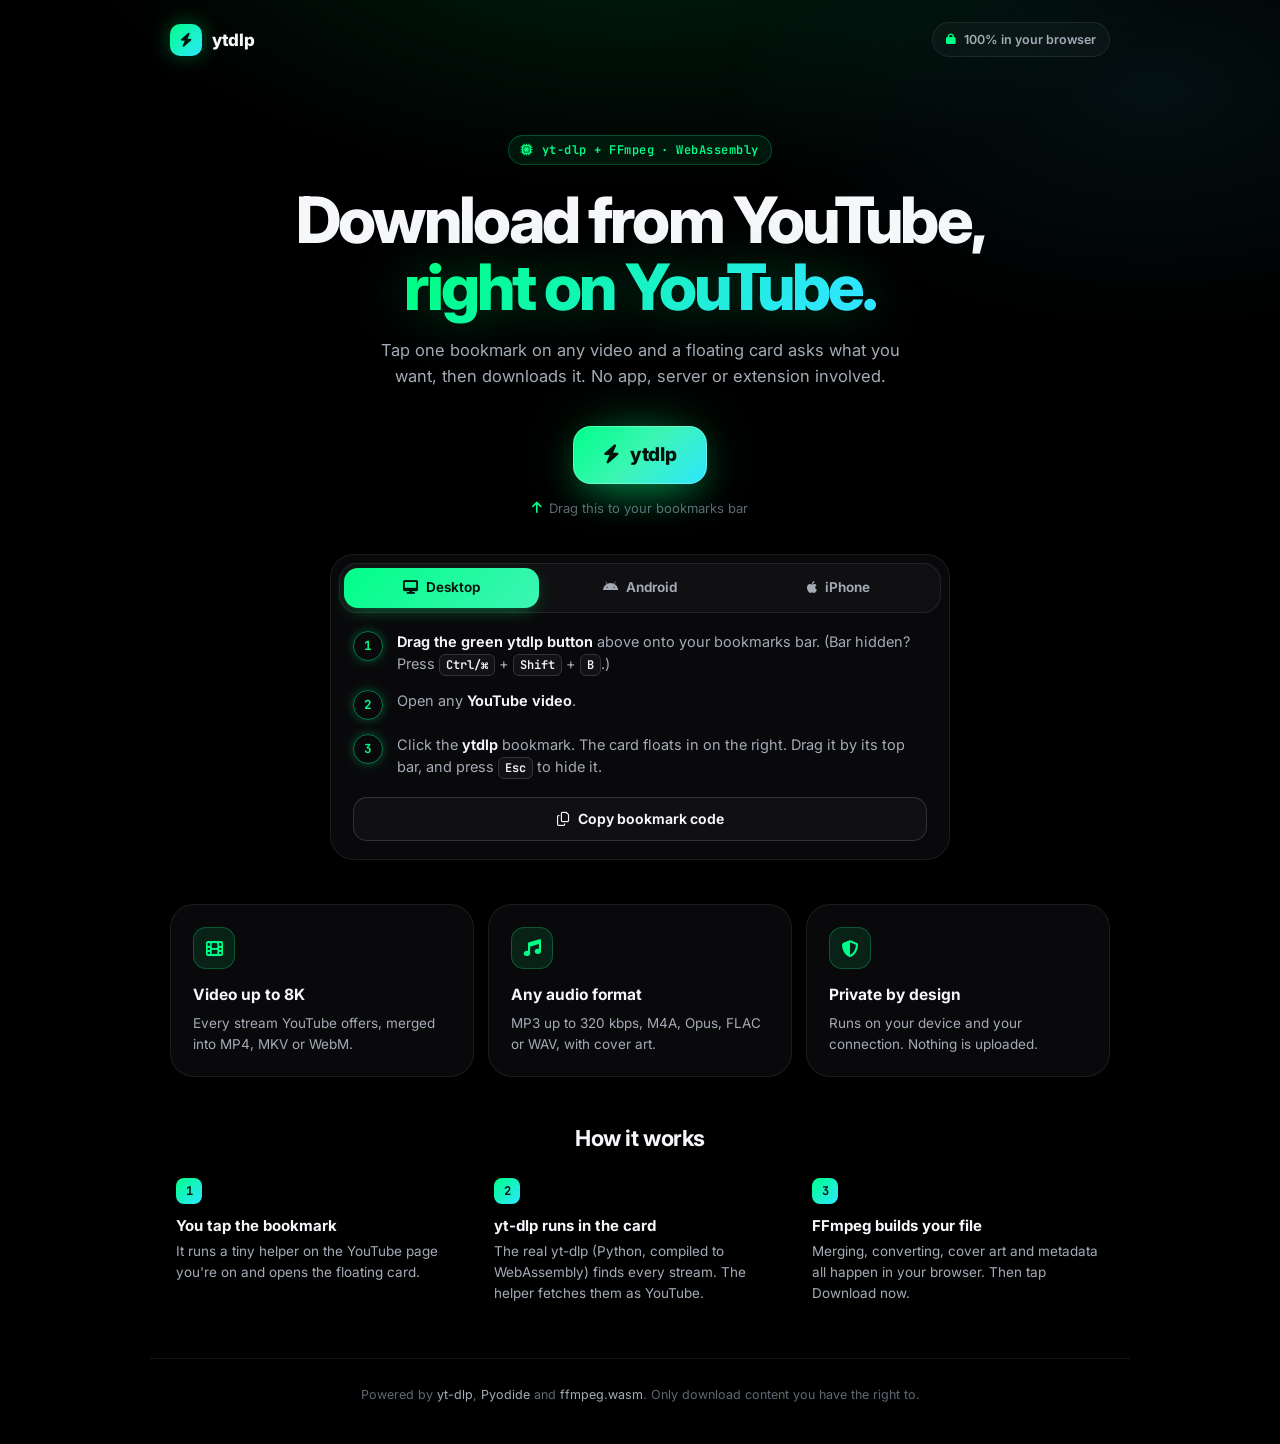
==== index.html @ ab8f02ea "Initial commit: ytdlp-web (yt-dlp in the browser)" ====
<!doctype html>
<html lang="en">
<head>
<meta charset="utf-8">
<meta name="viewport" content="width=device-width, initial-scale=1, viewport-fit=cover">
<meta name="theme-color" content="#000000">
<meta name="color-scheme" content="dark">
<meta name="description" content="Download YouTube video and audio right on YouTube. Real yt-dlp and FFmpeg running in your browser.">
<title>ytdlp</title>
<link rel="icon" href="data:image/svg+xml,%3Csvg xmlns='http://www.w3.org/2000/svg' viewBox='0 0 32 32'%3E%3Cdefs%3E%3ClinearGradient id='g' x1='0' y1='0' x2='1' y2='1'%3E%3Cstop offset='0' stop-color='%2300ff88'/%3E%3Cstop offset='1' stop-color='%232ee6ff'/%3E%3C/linearGradient%3E%3C/defs%3E%3Crect width='32' height='32' rx='9' fill='url(%23g)'/%3E%3Cpath d='M18 5 9 18h6l-2 9 10-14h-6z' fill='%2300140b'/%3E%3C/svg%3E">
<link rel="preconnect" href="https://fonts.googleapis.com">
<link rel="preconnect" href="https://fonts.gstatic.com" crossorigin>
<link rel="stylesheet" href="https://fonts.googleapis.com/css2?family=Inter:wght@400;500;600;700;800&family=JetBrains+Mono:wght@500;600&display=swap">
<link rel="stylesheet" href="https://cdnjs.cloudflare.com/ajax/libs/font-awesome/6.5.2/css/all.min.css">
<link rel="stylesheet" href="css/app.css">
</head>
<body>
<div class="glow-bg"></div>

<nav class="nav">
  <div class="brand"><span class="mark"><i class="fa-solid fa-bolt"></i></span>ytdlp</div>
  <span class="nav-pill"><i class="fa-solid fa-lock"></i> 100% in your browser</span>
</nav>

<main>
  <section class="hero">
    <div class="eyebrow"><i class="fa-solid fa-microchip"></i> yt-dlp + FFmpeg · WebAssembly</div>
    <h1>Download from YouTube,<br><span class="grad">right on YouTube.</span></h1>
    <p class="lead">Tap one bookmark on any video and a floating card asks what you want, then downloads it. No app, server or extension involved.</p>

    <div class="install">
      <a class="bookmark" id="bookmarklet" href="#" title="Drag me to your bookmarks bar"><i class="fa-solid fa-bolt"></i> ytdlp</a>
      <div class="install-hint" id="installHint"><i class="fa-solid fa-arrow-up"></i> Drag this to your bookmarks bar</div>
    </div>
  </section>

  <section class="panel glass">
    <div class="tabs" role="tablist" id="platformTabs">
      <button role="tab" data-p="desktop"><i class="fa-solid fa-desktop"></i> Desktop</button>
      <button role="tab" data-p="android"><i class="fa-brands fa-android"></i> Android</button>
      <button role="tab" data-p="ios"><i class="fa-brands fa-apple"></i> iPhone</button>
    </div>
    <ol class="steps" id="steps"></ol>
    <button class="copy" id="btnCopy"><i class="fa-regular fa-copy"></i> <span>Copy bookmark code</span></button>
  </section>

  <section class="features">
    <div class="feat glass"><i class="fa-solid fa-film"></i><b>Video up to 8K</b><span>Every stream YouTube offers, merged into MP4, MKV or WebM.</span></div>
    <div class="feat glass"><i class="fa-solid fa-music"></i><b>Any audio format</b><span>MP3 up to 320 kbps, M4A, Opus, FLAC or WAV, with cover art.</span></div>
    <div class="feat glass"><i class="fa-solid fa-shield-halved"></i><b>Private by design</b><span>Runs on your device and your connection. Nothing is uploaded.</span></div>
  </section>

  <section class="how">
    <h2>How it works</h2>
    <div class="how-grid">
      <div><span class="n">1</span><b>You tap the bookmark</b><p>It runs a tiny helper on the YouTube page you're on and opens the floating card.</p></div>
      <div><span class="n">2</span><b>yt-dlp runs in the card</b><p>The real yt-dlp (Python, compiled to WebAssembly) finds every stream. The helper fetches them as YouTube.</p></div>
      <div><span class="n">3</span><b>FFmpeg builds your file</b><p>Merging, converting, cover art and metadata all happen in your browser. Then tap Download now.</p></div>
    </div>
  </section>
</main>

<footer>
  Powered by <a href="https://github.com/yt-dlp/yt-dlp" target="_blank" rel="noopener">yt-dlp</a>, <a href="https://pyodide.org" target="_blank" rel="noopener">Pyodide</a> and <a href="https://github.com/ffmpegwasm/ffmpeg.wasm" target="_blank" rel="noopener">ffmpeg.wasm</a>.
  Only download content you have the right to.
</footer>

<div class="toast" id="toast" hidden></div>
<script type="module" src="js/app.js"></script>
</body>
</html>
---- css/app.css ----
/* ytdlp landing page */
:root {
  color-scheme: dark;
  --bg: #000;
  --glass: rgba(14, 15, 18, 0.66);
  --line: rgba(255, 255, 255, 0.08);
  --line-2: rgba(255, 255, 255, 0.14);
  --text: #f5f7fa;
  --text-2: #a4abb6;
  --text-3: #5f6772;
  --accent: #00ff88;
  --accent-2: #2ee6ff;
  --accent-glow: rgba(0, 255, 136, 0.45);
  --ease: cubic-bezier(.2, .8, .2, 1);
  --mono: "JetBrains Mono", ui-monospace, Consolas, monospace;
}
* { box-sizing: border-box; margin: 0; padding: 0; }
html, body { background: var(--bg); }
body { color: var(--text); font: 400 15px/1.55 "Inter", -apple-system, "Segoe UI", Roboto, sans-serif; -webkit-font-smoothing: antialiased; min-height: 100vh; overflow-x: hidden; }
[hidden] { display: none !important; }
a { color: var(--accent); text-decoration: none; }
a:hover { text-decoration: underline; }
button { font: inherit; color: inherit; background: none; border: 0; cursor: pointer; }

.glow-bg { position: fixed; inset: 0; pointer-events: none; z-index: 0;
  background: radial-gradient(900px 480px at 50% -120px, rgba(0, 255, 136, .14), transparent 65%), radial-gradient(700px 400px at 90% 10%, rgba(46, 230, 255, .07), transparent 60%); }
.nav, main, footer { position: relative; z-index: 1; }

.glass { background: var(--glass); border: 1px solid var(--line); border-radius: 24px; backdrop-filter: blur(20px); -webkit-backdrop-filter: blur(20px); }

/* Nav */
.nav { max-width: 980px; margin: 0 auto; padding: 22px 20px; display: flex; align-items: center; }
.brand { display: flex; align-items: center; gap: 10px; font-weight: 800; font-size: 17px; letter-spacing: -.02em; }
.mark { width: 32px; height: 32px; border-radius: 10px; display: grid; place-items: center; color: #00140b; font-size: 14px; background: linear-gradient(135deg, var(--accent), var(--accent-2)); box-shadow: 0 0 22px -2px var(--accent-glow); }
.nav-pill { margin-left: auto; display: inline-flex; align-items: center; gap: 8px; font-size: 12.5px; font-weight: 600; color: var(--text-2); padding: 7px 13px; border-radius: 99px; border: 1px solid var(--line); background: rgba(255, 255, 255, .03); }
.nav-pill i { color: var(--accent); font-size: 11px; }

main { max-width: 980px; margin: 0 auto; padding: 0 20px; }

/* Hero */
.hero { text-align: center; padding: 56px 0 36px; }
.eyebrow { display: inline-flex; align-items: center; gap: 8px; font: 600 12px var(--mono); letter-spacing: .04em; color: var(--accent); padding: 6px 12px; border-radius: 99px; background: rgba(0, 255, 136, .08); border: 1px solid rgba(0, 255, 136, .25); margin-bottom: 22px; }
h1 { font-size: clamp(34px, 6.4vw, 64px); line-height: 1.04; letter-spacing: -.045em; font-weight: 800; }
.grad { background: linear-gradient(135deg, var(--accent) 10%, var(--accent-2) 90%); -webkit-background-clip: text; background-clip: text; color: transparent; filter: drop-shadow(0 0 24px rgba(0, 255, 136, .25)); }
.lead { max-width: 560px; margin: 18px auto 0; color: var(--text-2); font-size: 16.5px; }

.install { margin-top: 36px; display: flex; flex-direction: column; align-items: center; gap: 14px; }
.bookmark {
  position: relative; display: inline-flex; align-items: center; gap: 10px; height: 58px; padding: 0 30px; border-radius: 18px;
  font-weight: 800; font-size: 19px; letter-spacing: -.01em; color: #00140b; text-decoration: none !important; cursor: grab; user-select: none;
  background: linear-gradient(135deg, var(--accent), #3df5b4 50%, var(--accent-2));
  box-shadow: 0 0 0 1px rgba(255, 255, 255, .25) inset, 0 14px 40px -10px var(--accent-glow), 0 0 60px -20px var(--accent);
  animation: float 3.2s ease-in-out infinite; overflow: hidden;
}
.bookmark::after { content: ""; position: absolute; inset: 0; background: linear-gradient(110deg, transparent 30%, rgba(255, 255, 255, .5) 50%, transparent 70%); transform: translateX(-100%); animation: sheen 3.4s ease-in-out infinite; }
.bookmark:active { cursor: grabbing; }
@keyframes float { 50% { transform: translateY(-4px); } }
@keyframes sheen { 0%, 55% { transform: translateX(-100%); } 100% { transform: translateX(100%); } }
.install-hint { color: var(--text-3); font-size: 13px; display: flex; align-items: center; gap: 7px; }
.install-hint i { color: var(--accent); animation: nudge 1.6s ease-in-out infinite; }
@keyframes nudge { 50% { transform: translateY(-3px); } }

/* Platform panel */
.panel { max-width: 620px; margin: 0 auto; padding: 8px 8px 18px; }
.tabs { display: grid; grid-template-columns: repeat(3, 1fr); gap: 4px; padding: 4px; border-radius: 18px; background: rgba(255, 255, 255, .03); border: 1px solid var(--line); }
.tabs button { height: 40px; border-radius: 14px; font-size: 13.5px; font-weight: 650; color: var(--text-2); display: inline-flex; align-items: center; justify-content: center; gap: 8px; transition: all .2s var(--ease); }
.tabs button:hover { color: var(--text); }
.tabs button[aria-selected="true"] { color: #00140b; background: linear-gradient(135deg, var(--accent), #3df5b4); box-shadow: 0 6px 18px -6px var(--accent-glow); }
.steps { list-style: none; counter-reset: s; padding: 18px 14px 4px; display: flex; flex-direction: column; gap: 14px; }
.steps li { counter-increment: s; display: flex; gap: 14px; align-items: flex-start; color: var(--text-2); font-size: 14.5px; animation: rise .35s var(--ease) both; }
.steps li::before { content: counter(s); flex: none; width: 28px; height: 28px; border-radius: 50%; display: grid; place-items: center; font: 700 12.5px var(--mono); color: var(--accent); border: 1px solid rgba(0, 255, 136, .45); box-shadow: 0 0 12px -2px var(--accent-glow); }
.steps b { color: var(--text); font-weight: 650; }
.steps kbd { font: 600 12px var(--mono); padding: 2px 6px; border-radius: 6px; border: 1px solid var(--line-2); background: rgba(255, 255, 255, .04); color: var(--text); }
@keyframes rise { from { opacity: 0; transform: translateY(6px); } to { opacity: 1; transform: none; } }
.copy { margin: 14px 14px 0; height: 44px; width: calc(100% - 28px); border-radius: 14px; border: 1px solid var(--line-2); background: rgba(255, 255, 255, .03); font-weight: 650; font-size: 14px; color: var(--text); display: flex; align-items: center; justify-content: center; gap: 9px; transition: all .2s var(--ease); }
.copy:hover { border-color: rgba(0, 255, 136, .5); color: var(--accent); }

/* Features */
.features { display: grid; grid-template-columns: repeat(3, 1fr); gap: 14px; margin: 44px 0; }
.feat { padding: 22px; display: flex; flex-direction: column; gap: 6px; transition: transform .25s var(--ease), border-color .25s; }
.feat:hover { transform: translateY(-3px); border-color: rgba(0, 255, 136, .3); }
.feat i { width: 42px; height: 42px; border-radius: 13px; display: grid; place-items: center; font-size: 17px; color: var(--accent); background: rgba(0, 255, 136, .1); box-shadow: inset 0 0 0 1px rgba(0, 255, 136, .25); margin-bottom: 8px; }
.feat b { font-size: 15.5px; }
.feat span { color: var(--text-2); font-size: 13.5px; }

/* How */
.how { margin-bottom: 50px; }
.how h2 { font-size: 22px; letter-spacing: -.02em; margin-bottom: 18px; text-align: center; }
.how-grid { display: grid; grid-template-columns: repeat(3, 1fr); gap: 14px; }
.how-grid > div { padding: 4px 6px; }
.how-grid .n { display: inline-grid; place-items: center; width: 26px; height: 26px; border-radius: 8px; font: 700 12px var(--mono); color: #00140b; background: linear-gradient(135deg, var(--accent), var(--accent-2)); margin-bottom: 10px; }
.how-grid b { display: block; margin-bottom: 4px; }
.how-grid p { color: var(--text-2); font-size: 13.5px; }

footer { text-align: center; color: var(--text-3); font-size: 12.5px; padding: 26px 20px 40px; border-top: 1px solid var(--line); max-width: 980px; margin: 0 auto; }
footer a { color: var(--text-2); }

.toast { position: fixed; left: 50%; bottom: 24px; transform: translateX(-50%); z-index: 50; padding: 12px 18px; border-radius: 14px; font-size: 13.5px; font-weight: 600; background: rgba(14, 15, 18, .92); border: 1px solid rgba(0, 255, 136, .35); box-shadow: 0 0 30px -8px var(--accent-glow), 0 20px 50px rgba(0, 0, 0, .6); backdrop-filter: blur(16px); animation: rise .25s var(--ease); }

@media (max-width: 760px) {
  .hero { padding-top: 30px; }
  .features, .how-grid { grid-template-columns: 1fr; }
  .tabs button span { display: none; }
}
@media (prefers-reduced-motion: reduce) { *, *::before, *::after { animation: none !important; transition: none !important; } }
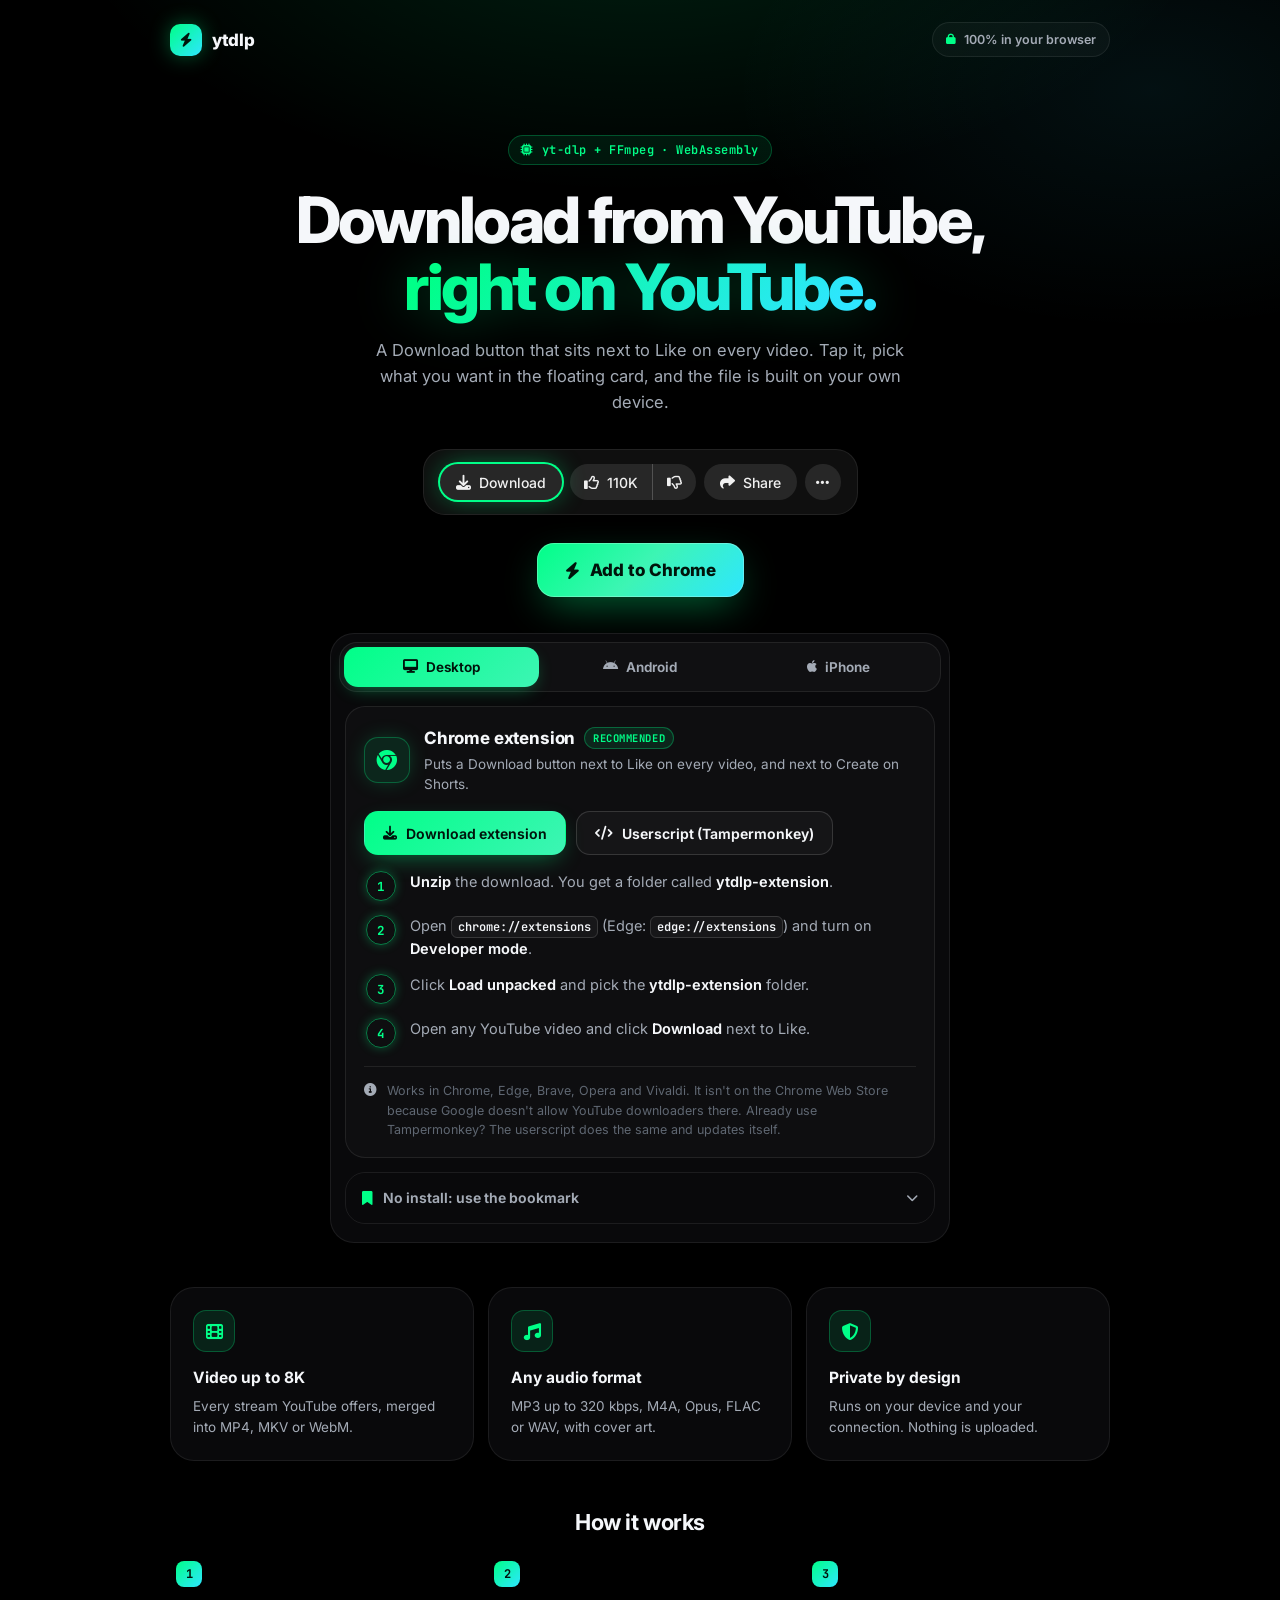
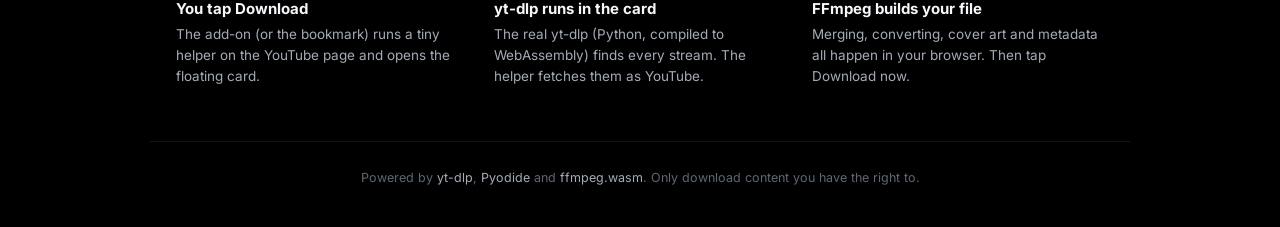
==== commit e53226a1: "Add native YouTube Download button: Chrome extension + userscript - js/ytbutton.js clones one of You" ====
--- a/index.html
+++ b/index.html
@@ -5,7 +5,7 @@
 <meta name="viewport" content="width=device-width, initial-scale=1, viewport-fit=cover">
 <meta name="theme-color" content="#000000">
 <meta name="color-scheme" content="dark">
-<meta name="description" content="Download YouTube video and audio right on YouTube. Real yt-dlp and FFmpeg running in your browser.">
+<meta name="description" content="A Download button right on YouTube. Real yt-dlp and FFmpeg running in your browser.">
 <title>ytdlp</title>
 <link rel="icon" href="data:image/svg+xml,%3Csvg xmlns='http://www.w3.org/2000/svg' viewBox='0 0 32 32'%3E%3Cdefs%3E%3ClinearGradient id='g' x1='0' y1='0' x2='1' y2='1'%3E%3Cstop offset='0' stop-color='%2300ff88'/%3E%3Cstop offset='1' stop-color='%232ee6ff'/%3E%3C/linearGradient%3E%3C/defs%3E%3Crect width='32' height='32' rx='9' fill='url(%23g)'/%3E%3Cpath d='M18 5 9 18h6l-2 9 10-14h-6z' fill='%2300140b'/%3E%3C/svg%3E">
 <link rel="preconnect" href="https://fonts.googleapis.com">
@@ -26,22 +26,25 @@
   <section class="hero">
     <div class="eyebrow"><i class="fa-solid fa-microchip"></i> yt-dlp + FFmpeg · WebAssembly</div>
     <h1>Download from YouTube,<br><span class="grad">right on YouTube.</span></h1>
-    <p class="lead">Tap one bookmark on any video and a floating card asks what you want, then downloads it. No app, server or extension involved.</p>
+    <p class="lead">A Download button that sits next to Like on every video. Tap it, pick what you want in the floating card, and the file is built on your own device.</p>
 
-    <div class="install">
-      <a class="bookmark" id="bookmarklet" href="#" title="Drag me to your bookmarks bar"><i class="fa-solid fa-bolt"></i> ytdlp</a>
-      <div class="install-hint" id="installHint"><i class="fa-solid fa-arrow-up"></i> Drag this to your bookmarks bar</div>
+    <div class="yt-demo" aria-hidden="true">
+      <span class="yt-pill dl"><i class="fa-solid fa-download"></i> Download</span>
+      <span class="yt-pill seg"><span><i class="fa-regular fa-thumbs-up"></i> 110K</span><span><i class="fa-regular fa-thumbs-down"></i></span></span>
+      <span class="yt-pill"><i class="fa-solid fa-share"></i> Share</span>
+      <span class="yt-pill ic"><i class="fa-solid fa-ellipsis"></i></span>
     </div>
+
+    <a class="cta" id="cta" href="#get"><i class="fa-solid fa-bolt"></i> <span>Get the button</span></a>
   </section>
 
-  <section class="panel glass">
+  <section class="panel glass" id="get">
     <div class="tabs" role="tablist" id="platformTabs">
-      <button role="tab" data-p="desktop"><i class="fa-solid fa-desktop"></i> Desktop</button>
-      <button role="tab" data-p="android"><i class="fa-brands fa-android"></i> Android</button>
-      <button role="tab" data-p="ios"><i class="fa-brands fa-apple"></i> iPhone</button>
+      <button role="tab" data-p="desktop"><i class="fa-solid fa-desktop"></i> <span>Desktop</span></button>
+      <button role="tab" data-p="android"><i class="fa-brands fa-android"></i> <span>Android</span></button>
+      <button role="tab" data-p="ios"><i class="fa-brands fa-apple"></i> <span>iPhone</span></button>
     </div>
-    <ol class="steps" id="steps"></ol>
-    <button class="copy" id="btnCopy"><i class="fa-regular fa-copy"></i> <span>Copy bookmark code</span></button>
+    <div id="methods"></div>
   </section>
 
   <section class="features">
@@ -53,7 +56,7 @@
   <section class="how">
     <h2>How it works</h2>
     <div class="how-grid">
-      <div><span class="n">1</span><b>You tap the bookmark</b><p>It runs a tiny helper on the YouTube page you're on and opens the floating card.</p></div>
+      <div><span class="n">1</span><b>You tap Download</b><p>The add-on (or the bookmark) runs a tiny helper on the YouTube page and opens the floating card.</p></div>
       <div><span class="n">2</span><b>yt-dlp runs in the card</b><p>The real yt-dlp (Python, compiled to WebAssembly) finds every stream. The helper fetches them as YouTube.</p></div>
       <div><span class="n">3</span><b>FFmpeg builds your file</b><p>Merging, converting, cover art and metadata all happen in your browser. Then tap Download now.</p></div>
     </div>
--- a/css/app.css
+++ b/css/app.css
@@ -97,9 +97,59 @@
 
 .toast { position: fixed; left: 50%; bottom: 24px; transform: translateX(-50%); z-index: 50; padding: 12px 18px; border-radius: 14px; font-size: 13.5px; font-weight: 600; background: rgba(14, 15, 18, .92); border: 1px solid rgba(0, 255, 136, .35); box-shadow: 0 0 30px -8px var(--accent-glow), 0 20px 50px rgba(0, 0, 0, .6); backdrop-filter: blur(16px); animation: rise .25s var(--ease); }
 
+/* Hero: a YouTube action row with our button in it */
+.yt-demo { margin: 34px auto 0; display: flex; width: fit-content; align-items: center; gap: 8px; padding: 14px 16px; border-radius: 22px; background: #0f0f0f; border: 1px solid var(--line); box-shadow: 0 30px 80px -30px rgba(0, 0, 0, .9); max-width: 100%; overflow: hidden; }
+.yt-pill { flex: none; display: inline-flex; align-items: center; gap: 8px; height: 36px; padding: 0 16px; border-radius: 18px; background: rgba(255, 255, 255, .1); color: #f1f1f1; font: 500 14px "Roboto", "Inter", sans-serif; white-space: nowrap; }
+.yt-pill i { font-size: 15px; }
+.yt-pill.ic { width: 36px; padding: 0; justify-content: center; }
+.yt-pill.seg { padding: 0; gap: 0; }
+.yt-pill.seg > span { display: inline-flex; align-items: center; gap: 8px; padding: 0 14px; height: 100%; }
+.yt-pill.seg > span + span { border-left: 1px solid rgba(255, 255, 255, .2); }
+.yt-pill.dl { position: relative; box-shadow: 0 0 0 2px var(--accent), 0 0 26px -2px var(--accent-glow); animation: pulse 2.6s ease-in-out infinite; }
+@keyframes pulse { 50% { box-shadow: 0 0 0 2px var(--accent), 0 0 40px 2px var(--accent-glow); } }
+
+.cta { margin-top: 28px; display: inline-flex; align-items: center; gap: 10px; height: 54px; padding: 0 28px; border-radius: 17px; font-weight: 800; font-size: 17px; color: #00140b; text-decoration: none !important;
+  background: linear-gradient(135deg, var(--accent), #3df5b4 50%, var(--accent-2)); box-shadow: 0 0 0 1px rgba(255, 255, 255, .25) inset, 0 14px 40px -10px var(--accent-glow); transition: transform .2s var(--ease), box-shadow .2s; }
+.cta:hover { transform: translateY(-2px); box-shadow: 0 0 0 1px rgba(255, 255, 255, .25) inset, 0 18px 50px -10px var(--accent-glow); }
+
+/* Install methods */
+#get { scroll-margin-top: 20px; }
+.method { margin: 14px 6px 0; padding: 18px; border-radius: 20px; background: rgba(255, 255, 255, .025); border: 1px solid var(--line); animation: rise .35s var(--ease) both; }
+.method .steps { padding: 16px 2px 2px; }
+.m-head { display: flex; gap: 14px; align-items: center; }
+.m-ic { flex: none; width: 46px; height: 46px; border-radius: 14px; display: grid; place-items: center; font-size: 20px; color: var(--accent); background: rgba(0, 255, 136, .1); box-shadow: inset 0 0 0 1px rgba(0, 255, 136, .28), 0 0 24px -8px var(--accent-glow); }
+.m-title { font-weight: 750; font-size: 17px; letter-spacing: -.01em; display: flex; align-items: center; gap: 9px; flex-wrap: wrap; }
+.badge { font: 700 10.5px var(--mono); letter-spacing: .05em; text-transform: uppercase; color: var(--accent); padding: 3px 8px; border-radius: 99px; background: rgba(0, 255, 136, .1); border: 1px solid rgba(0, 255, 136, .3); }
+.m-sub { color: var(--text-2); font-size: 13.5px; margin-top: 2px; }
+.m-actions { display: flex; flex-wrap: wrap; gap: 10px; margin-top: 16px; }
+.btn { display: inline-flex; align-items: center; gap: 9px; height: 44px; padding: 0 18px; border-radius: 14px; font-weight: 650; font-size: 14px; color: var(--text); border: 1px solid var(--line-2); background: rgba(255, 255, 255, .03); text-decoration: none !important; transition: all .2s var(--ease); }
+.btn:hover { border-color: rgba(0, 255, 136, .5); color: var(--accent); }
+.btn.primary { color: #00140b; border-color: transparent; background: linear-gradient(135deg, var(--accent), #3df5b4); box-shadow: 0 8px 24px -8px var(--accent-glow); }
+.btn.primary:hover { color: #00140b; transform: translateY(-1px); box-shadow: 0 10px 30px -6px var(--accent-glow); }
+.m-note { display: flex; gap: 10px; margin-top: 16px; padding-top: 14px; border-top: 1px solid var(--line); color: var(--text-3); font-size: 12.5px; }
+.m-note i { color: var(--text-2); margin-top: 3px; }
+.m-note b { color: var(--text-2); }
+
+details.alt { padding: 0; background: transparent; }
+details.alt summary { list-style: none; cursor: pointer; display: flex; align-items: center; gap: 10px; padding: 14px 16px; font-weight: 650; font-size: 14px; color: var(--text-2); }
+details.alt summary::-webkit-details-marker { display: none; }
+details.alt summary i:first-child { color: var(--accent); }
+details.alt summary:hover { color: var(--text); }
+details.alt .chev { margin-left: auto; font-size: 12px; transition: transform .25s var(--ease); }
+details.alt[open] .chev { transform: rotate(180deg); }
+details.alt > :not(summary) { margin-left: 16px; margin-right: 16px; }
+details.alt .steps { padding: 4px 0 4px; }
+details.alt .copy { width: auto; margin: 14px 16px 16px; }
+details.alt[open] { padding-bottom: 14px; }
+.drag-row { display: flex; align-items: center; gap: 14px; flex-wrap: wrap; margin-bottom: 12px; }
+.drag-row .bookmark { height: 48px; font-size: 17px; padding: 0 24px; border-radius: 15px; }
+
 @media (max-width: 760px) {
   .hero { padding-top: 30px; }
   .features, .how-grid { grid-template-columns: 1fr; }
-  .tabs button span { display: none; }
+  .yt-demo { gap: 6px; padding: 10px; }
+  .yt-pill { height: 32px; padding: 0 12px; font-size: 13px; }
+  .yt-pill:nth-child(n+3) { display: none; }
+  .method { margin: 12px 2px 0; padding: 16px; }
 }
 @media (prefers-reduced-motion: reduce) { *, *::before, *::after { animation: none !important; transition: none !important; } }
